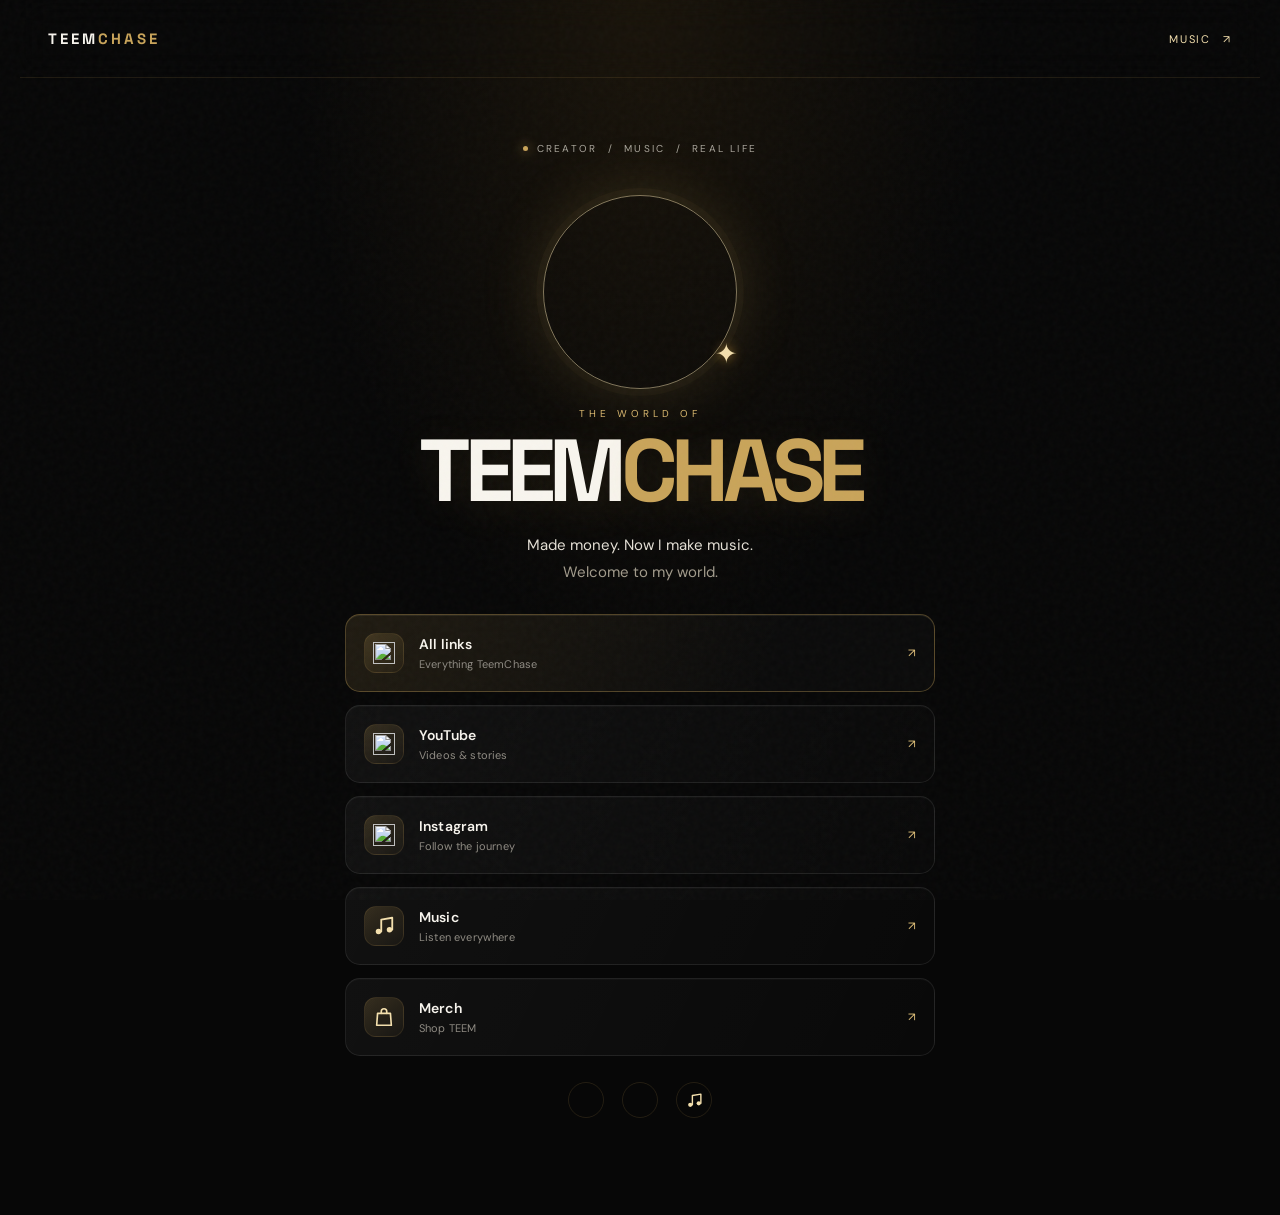
==== index.html @ f4d51384 "(fix): harden page interactions and visual details" ====
<!doctype html>
<html lang="en">
<head>
<meta charset="utf-8"><meta name="viewport" content="width=device-width, initial-scale=1">
<meta name="theme-color" content="#090909"><meta name="description" content="TeemChase — music, videos, and more.">
<title>TEEMCHASE — Official Links</title><link rel="preconnect" href="https://fonts.googleapis.com"><link rel="preconnect" href="https://fonts.gstatic.com" crossorigin>
<link href="https://fonts.googleapis.com/css2?family=DM+Sans:wght@400;500;600;700&family=Space+Grotesk:wght@500;600;700&display=swap" rel="stylesheet"><link rel="stylesheet" href="style.css">
</head>
<body>
<div class="grain"></div><header class="topbar"><a class="wordmark" href="index.html">TEEM<span>CHASE</span></a><a class="nav-link" href="music.html">MUSIC <span>↗</span></a></header>
<main class="home">
<div class="eyebrow"><i></i> CREATOR&nbsp; / &nbsp;MUSIC&nbsp; / &nbsp;REAL LIFE</div>
<section class="hero">
<div class="portrait-wrap"><div class="portrait-ring"></div><img id="teemchase-portrait" class="portrait" alt="TeemChase profile portrait" loading="eager"><span class="portrait-star">✦</span></div>
<p class="kicker">THE WORLD OF</p><h1>TEEM<span>CHASE</span></h1>
<p class="intro">Made money. Now I make music.<br><span>Welcome to my world.</span></p>
<div class="links">
<a class="link-card featured" href="https://linktr.ee/teemchase" target="_blank" rel="noopener"><span class="link-icon"><img src="https://cdn.simpleicons.org/linktree/43E660" alt="" aria-hidden="true" loading="lazy"></span><span><b>All links</b><small>Everything TeemChase</small></span><span class="arrow">↗</span></a>
<a class="link-card" href="https://www.youtube.com/@teemchase" target="_blank" rel="noopener"><span class="link-icon"><img src="https://cdn.simpleicons.org/youtube/FF0033" alt="" aria-hidden="true" loading="lazy"></span><span><b>YouTube</b><small>Videos & stories</small></span><span class="arrow">↗</span></a>
<a class="link-card" href="https://www.instagram.com/teemchase/" target="_blank" rel="noopener"><span class="link-icon"><img src="https://cdn.simpleicons.org/instagram/E4405F" alt="" aria-hidden="true" loading="lazy"></span><span><b>Instagram</b><small>Follow the journey</small></span><span class="arrow">↗</span></a>
<a class="link-card" href="music.html"><span class="link-icon"><svg viewBox="0 0 24 24" aria-hidden="true"><path d="M9 18V5l12-2v13" fill="none" stroke="currentColor" stroke-width="2" stroke-linecap="round" stroke-linejoin="round"/><circle cx="6" cy="18" r="3" fill="currentColor"/><circle cx="18" cy="16" r="3" fill="currentColor"/></svg></span><span><b>Music</b><small>Listen everywhere</small></span><span class="arrow">↗</span></a>
<a class="link-card" href="https://theteems.com" target="_blank" rel="noopener"><span class="link-icon"><svg viewBox="0 0 24 24" aria-hidden="true"><path d="M5 8h14l1 13H4L5 8Z" fill="none" stroke="currentColor" stroke-width="1.8" stroke-linejoin="round"/><path d="M9 8V6a3 3 0 0 1 6 0v2" fill="none" stroke="currentColor" stroke-width="1.8" stroke-linecap="round"/></svg></span><span><b>Merch</b><small>Shop TEEM</small></span><span class="arrow">↗</span></a>
</div>
<div class="social-row"><a href="https://www.instagram.com/teemchase/" aria-label="Instagram"><img src="https://cdn.simpleicons.org/instagram/E4405F" alt="" aria-hidden="true" loading="lazy"></a><a href="https://www.youtube.com/@teemchase" aria-label="YouTube"><img src="https://cdn.simpleicons.org/youtube/FF0033" alt="" aria-hidden="true" loading="lazy"></a><a href="music.html" aria-label="Music"><svg viewBox="0 0 24 24" aria-hidden="true"><path d="M9 18V5l12-2v13" fill="none" stroke="currentColor" stroke-width="2" stroke-linecap="round" stroke-linejoin="round"/><circle cx="6" cy="18" r="3" fill="currentColor"/><circle cx="18" cy="16" r="3" fill="currentColor"/></svg></a></div>
</section><footer><span>© TEEMCHASE</span><span>BUILT FOR THE NEXT CHAPTER <b>✦</b></span></footer></main>
<script src="portrait.js" defer></script><script>
(() => {
  const setPortrait = () => {
    const image = document.getElementById('teemchase-portrait');
    if (!image) return;
    if (typeof teemChasePortrait === 'string' && teemChasePortrait.startsWith('data:image/')) {
      image.src = teemChasePortrait;
      image.addEventListener('error', () => { image.hidden = true; }, { once: true });
    } else {
      image.hidden = true;
    }
  };
  if (document.readyState === 'loading') {
    document.addEventListener('DOMContentLoaded', setPortrait, { once: true });
  } else {
    setPortrait();
  }
})();
</script><script src="reveal.js" defer></script></body></html>
---- style.css ----
:root{--gold:#d8ad52;--gold2:#f2d58d;--bg:#090909;--panel:#121212;--muted:#92908a;--line:rgba(216,173,82,.19)}*{box-sizing:border-box}html{scroll-behavior:smooth}body{margin:0;background:var(--bg);color:#f8f5ee;font-family:'DM Sans',sans-serif;min-height:100vh;overflow-x:hidden}.grain{position:fixed;inset:0;pointer-events:none;opacity:.045;z-index:3;background-image:url("data:image/svg+xml,%3Csvg viewBox='0 0 180 180' xmlns='http://www.w3.org/2000/svg'%3E%3Cfilter id='n'%3E%3CfeTurbulence type='fractalNoise' baseFrequency='.9' numOctaves='3' stitchTiles='stitch'/%3E%3C/filter%3E%3Crect width='100%25' height='100%25' filter='url(%23n)' opacity='.65'/%3E%3C/svg%3E")}.topbar{height:78px;max-width:1120px;margin:auto;padding:0 28px;display:flex;align-items:center;justify-content:space-between;border-bottom:1px solid rgba(255,255,255,.06)}.wordmark{font:700 15px 'Space Grotesk';letter-spacing:.14em;color:#f7f4ed;text-decoration:none}.wordmark span,h1 span{color:var(--gold)}.nav-link{color:var(--gold2);font-size:11px;letter-spacing:.15em;text-decoration:none}.nav-link span{margin-left:8px}.home{max-width:1120px;margin:auto;padding:40px 28px 22px}.eyebrow{display:flex;align-items:center;justify-content:center;gap:9px;font-size:10px;letter-spacing:.22em;color:#aaa69c}.eyebrow i{width:5px;height:5px;background:var(--gold);border-radius:50%;box-shadow:0 0 12px var(--gold)}.hero{max-width:520px;margin:32px auto 0;text-align:center}.portrait-wrap{position:relative;width:142px;height:142px;margin:0 auto 24px}.portrait-ring{position:absolute;inset:-7px;border:1px solid var(--gold);border-radius:50%;box-shadow:0 0 34px rgba(216,173,82,.13)}.portrait{width:100%;height:100%;object-fit:cover;border-radius:50%;border:3px solid #0c0c0c;background:radial-gradient(circle,#d6ae57,#20180b)}.portrait-star{position:absolute;right:-13px;bottom:6px;color:var(--gold2);font-size:24px;text-shadow:0 0 12px #a5792d}.kicker{color:var(--gold);font-size:10px;letter-spacing:.35em;margin:0 0 8px}h1{font:700 clamp(40px,8vw,66px)/.98 'Space Grotesk';letter-spacing:-.055em;margin:0}.intro{font-size:14px;line-height:1.8;color:#e5e0d6;margin:18px 0 28px}.intro span{color:var(--muted)}.links{display:grid;gap:10px}.link-card{display:flex;align-items:center;gap:15px;text-align:left;min-height:72px;padding:13px 17px;border:1px solid rgba(255,255,255,.075);border-radius:12px;background:linear-gradient(110deg,#151515,#101010);color:#f7f4ed;text-decoration:none;transition:transform .2s,border-color .2s,background .2s}.link-card:hover{transform:translateY(-2px);border-color:rgba(216,173,82,.55);background:#19160f}.link-card.featured{border-color:rgba(216,173,82,.42);background:linear-gradient(110deg,rgba(216,173,82,.12),#121212 72%)}.link-icon{width:38px;height:38px;display:grid;place-items:center;border-radius:9px;background:rgba(216,173,82,.11);color:var(--gold2);font-size:19px}.link-card b{display:block;font-size:13px;font-weight:600}.link-card small{display:block;color:#8f8b83;font-size:11px;margin-top:4px}.arrow{margin-left:auto;color:var(--gold);font-size:17px}.social-row{display:flex;justify-content:center;gap:18px;margin:26px 0 40px}.social-row a{color:#888;text-decoration:none;font-size:11px;letter-spacing:.1em}.social-row a:hover{color:var(--gold)}footer{display:flex;justify-content:space-between;border-top:1px solid rgba(255,255,255,.07);padding-top:20px;color:#68665f;font-size:9px;letter-spacing:.15em}footer b{color:var(--gold)}@media(min-width:760px){.home{padding-top:55px}.hero{margin-top:40px}.portrait-wrap{width:156px;height:156px}}@media(max-width:480px){.topbar{height:66px;padding:0 20px}.home{padding:30px 20px 18px}.hero{margin-top:26px}.portrait-wrap{width:126px;height:126px}footer{font-size:8px;letter-spacing:.08em}}
.release-card{margin:26px 0 22px;text-align:left;border:1px solid rgba(216,173,82,.28);border-radius:15px;overflow:hidden;background:linear-gradient(135deg,#17140e,#101010 70%);box-shadow:0 16px 50px rgba(0,0,0,.28)}.release-art{position:relative;aspect-ratio:1.55;display:flex;align-items:center;justify-content:center;overflow:hidden;background:radial-gradient(ellipse at 50% 46%,#b58b38 0%,#5b431a 25%,#19150d 58%,#090909 100%)}.release-art:before,.release-art:after{content:'';position:absolute;border:1px solid rgba(242,213,141,.2);border-radius:50%;width:74%;aspect-ratio:1;transform:rotate(-20deg) scaleY(.5)}.release-art:after{width:110%;border-color:rgba(242,213,141,.1)}.art-glow{position:absolute;width:45%;aspect-ratio:1;border-radius:50%;background:#e4b64e;filter:blur(65px);opacity:.3}.art-copy{position:relative;z-index:1;display:flex;flex-direction:column;align-items:center;gap:8px;text-shadow:0 3px 20px #000}.art-copy small{font-size:10px;letter-spacing:.35em;color:#f2d58d}.art-copy strong{font:700 clamp(40px,10vw,70px)/.9 'Space Grotesk';letter-spacing:-.07em;color:#fff4d4}.art-copy span{font-size:9px;letter-spacing:.3em;color:#d8ad52}.art-spark{position:absolute;right:12%;top:16%;font-size:25px;color:#f2d58d}.release-meta{display:flex;align-items:center;justify-content:space-between;padding:18px 19px}.release-label{font-size:9px;letter-spacing:.2em;color:var(--gold)}.release-meta h2{font:700 23px 'Space Grotesk';margin:5px 0}.release-meta p{font-size:11px;color:#8f8b83;margin:0}.release-mark{font:600 10px 'Space Grotesk';color:#68645b;letter-spacing:.12em}@media(min-width:760px){.release-card{margin-top:32px}}
/* Scroll-triggered reveals: progressive enhancement, with reduced-motion support. */
html{scroll-behavior:smooth;scroll-padding-top:24px}
.reveal-enabled .reveal{opacity:0;transform:translate3d(0,22px,0);transition:opacity .72s cubic-bezier(.2,.7,.2,1),transform .72s cubic-bezier(.2,.7,.2,1);transition-delay:var(--reveal-delay,0ms);will-change:opacity,transform}
.reveal-enabled .reveal.is-visible{opacity:1;transform:translate3d(0,0,0)}
@media(prefers-reduced-motion:reduce){html{scroll-behavior:auto}.reveal-enabled .reveal{opacity:1;transform:none;transition:none;will-change:auto}}

/* CINEMATIC GOLD ART DIRECTION */
:root{--gold:#c9a45a;--gold2:#f3dfad;--bg:#070707;--panel:#10100f;--muted:#a29b8c;--line:rgba(201,164,90,.22)}
body{background:radial-gradient(ellipse at 50% 0%,rgba(147,104,32,.13),transparent 38%),#070707}
.topbar{max-width:1240px;border-bottom-color:rgba(201,164,90,.12);backdrop-filter:blur(16px)}
.wordmark{letter-spacing:.2em}.wordmark span{color:#c9a45a}
.home{max-width:1240px}.hero{max-width:590px}
.hero h1{font-size:clamp(48px,10vw,88px);letter-spacing:-.075em;text-shadow:0 8px 40px rgba(201,164,90,.12)}
.portrait-wrap{width:158px;height:158px;margin-bottom:30px}
.portrait-ring{inset:-12px;border:1px solid rgba(243,223,173,.5);box-shadow:0 0 0 7px rgba(201,164,90,.035),0 0 65px rgba(201,164,90,.18);animation:ring-breathe 5s ease-in-out infinite}
.portrait{border:2px solid #17130b;box-shadow:0 12px 55px #000}
.portrait-star{font-size:27px;color:#f3dfad}
@keyframes ring-breathe{0%,100%{box-shadow:0 0 0 7px rgba(201,164,90,.035),0 0 45px rgba(201,164,90,.13)}50%{box-shadow:0 0 0 11px rgba(201,164,90,.055),0 0 70px rgba(201,164,90,.23)}}
.kicker{color:#d9b76e;letter-spacing:.4em}.intro{font-size:15px}
.links{gap:12px}
.link-card{position:relative;min-height:78px;padding:15px 18px;border-radius:15px;background:linear-gradient(115deg,rgba(255,255,255,.045),rgba(255,255,255,.012));border:1px solid rgba(255,255,255,.085);box-shadow:inset 0 1px rgba(255,255,255,.025);overflow:hidden;transition:transform .35s cubic-bezier(.2,.8,.2,1),border-color .35s,box-shadow .35s,background .35s}
.link-card:before{content:'';position:absolute;inset:0;transform:translateX(-110%);background:linear-gradient(105deg,transparent,rgba(243,223,173,.075),transparent);transition:transform .65s}
.link-card:hover{transform:translateY(-4px) scale(1.006);border-color:rgba(201,164,90,.5);box-shadow:0 12px 35px rgba(0,0,0,.35),0 0 25px rgba(201,164,90,.055);background:linear-gradient(115deg,rgba(201,164,90,.09),rgba(255,255,255,.018))}
.link-card:hover:before{transform:translateX(110%)}
.link-card.featured{border-color:rgba(201,164,90,.35);background:linear-gradient(110deg,rgba(201,164,90,.13),rgba(255,255,255,.018) 72%);box-shadow:inset 0 1px rgba(243,223,173,.08)}
.link-icon{flex:0 0 40px;width:40px;height:40px;border-radius:12px;color:#f3dfad;background:linear-gradient(145deg,rgba(201,164,90,.2),rgba(201,164,90,.045));border:1px solid rgba(201,164,90,.12)}
.link-card b{font-size:14px;letter-spacing:.01em}.link-card small{font-size:11px;letter-spacing:.015em}
.arrow{font-size:12px;letter-spacing:.03em;color:#e1c17a;white-space:nowrap}
.social-row a{display:grid;place-items:center;width:36px;height:36px;border:1px solid rgba(201,164,90,.15);border-radius:50%;color:#c5b99d;transition:all .25s}
.social-row a:hover{border-color:#c9a45a;color:#f3dfad;transform:translateY(-3px);box-shadow:0 5px 20px rgba(201,164,90,.12)}
footer{border-top-color:rgba(201,164,90,.12);padding-top:22px}
.release-card{border-radius:20px;border-color:rgba(201,164,90,.3);box-shadow:0 24px 75px rgba(0,0,0,.45),0 0 35px rgba(201,164,90,.045);transition:transform .45s,border-color .45s}
.release-card:hover{transform:translateY(-3px);border-color:rgba(243,223,173,.48)}
.release-art{aspect-ratio:1.12;background:radial-gradient(ellipse at 50% 43%,#d4ad58 0%,#72521e 22%,#30220e 46%,#0a0907 78%)}
.release-art:before,.release-art:after{width:90%;border-color:rgba(243,223,173,.22);transform:rotate(-28deg) scaleY(.54)}
.release-art:after{width:135%;border-color:rgba(243,223,173,.1)}
.art-glow{width:55%;filter:blur(80px);opacity:.4}
.art-copy strong{font-size:clamp(52px,13vw,92px);letter-spacing:-.09em}
.release-meta{padding:21px 22px;background:linear-gradient(110deg,rgba(201,164,90,.04),transparent)}
@media(min-width:760px){.home{padding-top:64px}.hero{margin-top:52px}.portrait-wrap{width:170px;height:170px}.links{gap:13px}}
@media(max-width:480px){.home{padding:28px 18px 18px}.portrait-wrap{width:132px;height:132px}.link-card{min-height:74px;padding:13px 14px}.hero h1{font-size:clamp(45px,12vw,65px)}footer{gap:12px}}
@media(prefers-reduced-motion:reduce){.portrait-ring{animation:none}.link-card,.social-row a,.release-card{transition:none}}


/* Recognisable brand marks and matching utility icons */
.link-icon img,.link-icon svg{display:block;width:22px;height:22px;object-fit:contain;flex:0 0 22px}
.link-icon svg{color:var(--gold2)}
.social-row img,.social-row svg{display:block;width:17px;height:17px;object-fit:contain}
.social-row svg{color:var(--gold2)}
.social-row a{overflow:hidden}
@media(prefers-reduced-motion:reduce){.social-row a{transform:none}}


/* Use the official GREEN single artwork in the release card */
.release-art{position:relative;aspect-ratio:1.12;background:#fff;isolation:isolate}
.release-art:before,.release-art:after{display:none}
.release-art .art-glow,.release-art .art-copy,.release-art .art-spark{display:none}
.release-cover{position:absolute;inset:0;display:block;width:100%;height:100%;object-fit:contain;object-position:center;background:#fff}

/* Platform icon sizing: preserve the Amazon Music note mark cleanly. */
.amazon-music-icon svg{width:22px;height:22px;display:block}
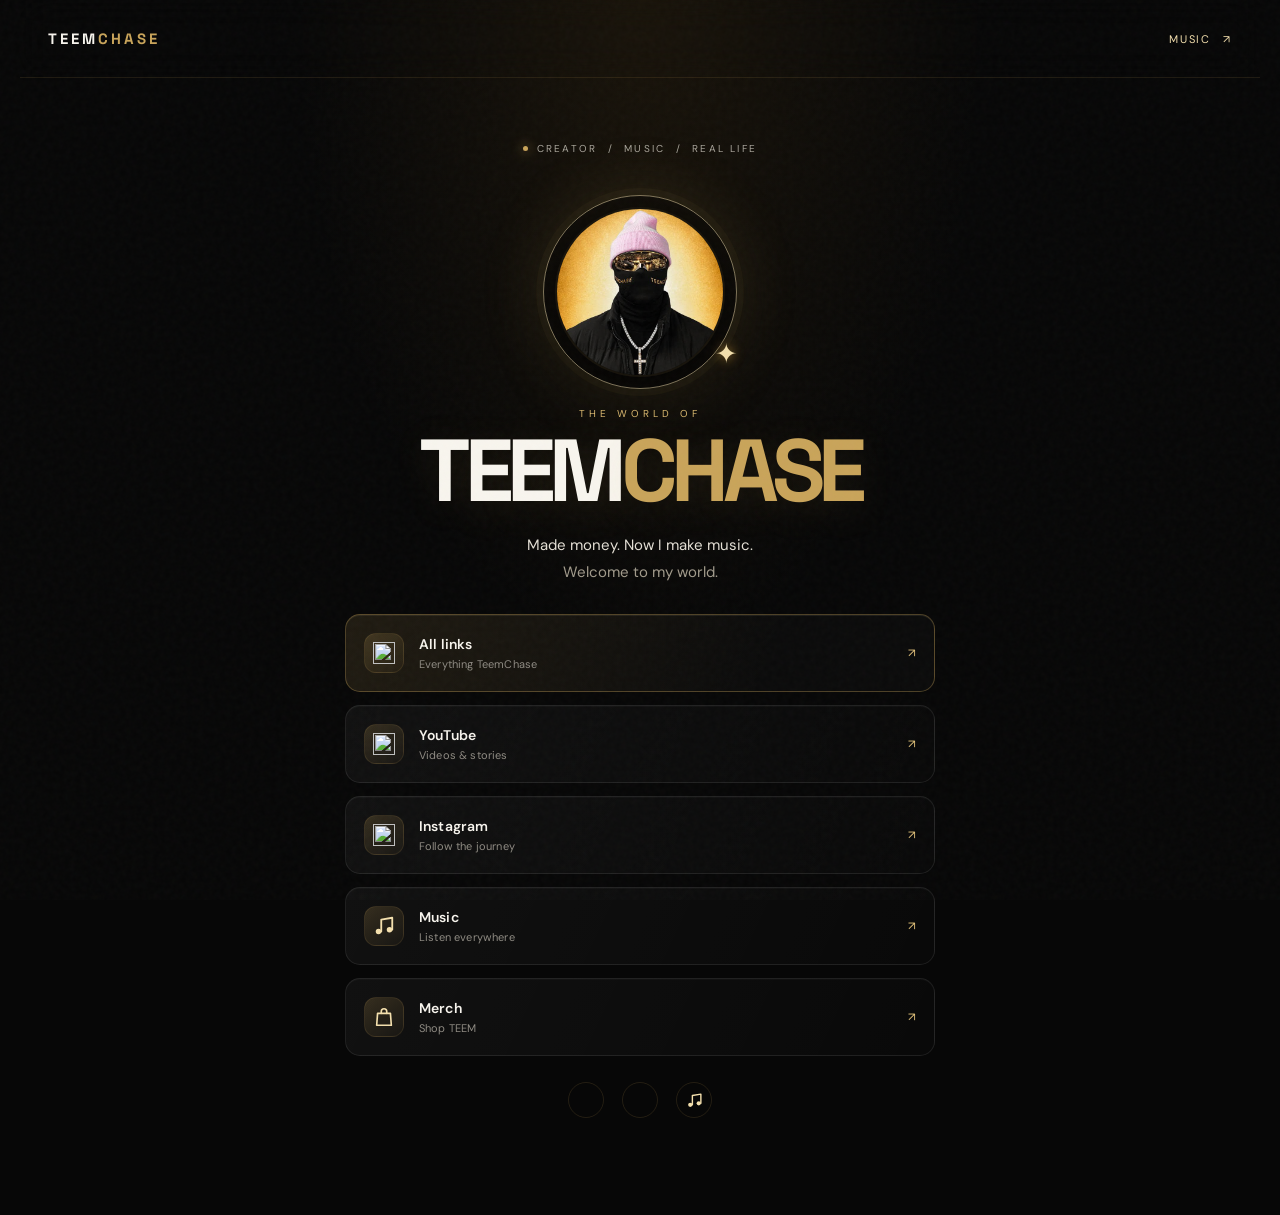
==== commit fb38d926: "(fix): load homepage artist portrait from assets" ====
--- a/index.html
+++ b/index.html
@@ -22,23 +22,10 @@
 <a class="link-card" href="https://theteems.com" target="_blank" rel="noopener"><span class="link-icon"><svg viewBox="0 0 24 24" aria-hidden="true"><path d="M5 8h14l1 13H4L5 8Z" fill="none" stroke="currentColor" stroke-width="1.8" stroke-linejoin="round"/><path d="M9 8V6a3 3 0 0 1 6 0v2" fill="none" stroke="currentColor" stroke-width="1.8" stroke-linecap="round"/></svg></span><span><b>Merch</b><small>Shop TEEM</small></span><span class="arrow">↗</span></a>
 </div>
 <div class="social-row"><a href="https://www.instagram.com/teemchase/" aria-label="Instagram"><img src="https://cdn.simpleicons.org/instagram/E4405F" alt="" aria-hidden="true" loading="lazy"></a><a href="https://www.youtube.com/@teemchase" aria-label="YouTube"><img src="https://cdn.simpleicons.org/youtube/FF0033" alt="" aria-hidden="true" loading="lazy"></a><a href="music.html" aria-label="Music"><svg viewBox="0 0 24 24" aria-hidden="true"><path d="M9 18V5l12-2v13" fill="none" stroke="currentColor" stroke-width="2" stroke-linecap="round" stroke-linejoin="round"/><circle cx="6" cy="18" r="3" fill="currentColor"/><circle cx="18" cy="16" r="3" fill="currentColor"/></svg></a></div>
-</section><footer><span>© TEEMCHASE</span><span>BUILT FOR THE NEXT CHAPTER <b>✦</b></span></footer></main>
-<script src="portrait.js" defer></script><script>
+</section><footer><span>© 2026 TEEMCHASE. All rights reserved.</span><span>BUILT FOR THE NEXT CHAPTER <b>✦</b></span></footer></main>
+<script>
 (() => {
-  const setPortrait = () => {
-    const image = document.getElementById('teemchase-portrait');
-    if (!image) return;
-    if (typeof teemChasePortrait === 'string' && teemChasePortrait.startsWith('data:image/')) {
-      image.src = teemChasePortrait;
-      image.addEventListener('error', () => { image.hidden = true; }, { once: true });
-    } else {
-      image.hidden = true;
-    }
-  };
-  if (document.readyState === 'loading') {
-    document.addEventListener('DOMContentLoaded', setPortrait, { once: true });
-  } else {
-    setPortrait();
-  }
+  const image = document.getElementById("teemchase-portrait");
+  if (image) image.src = "assets/IMG_d950a7dc-f48e-4e62-9afd-455d995df6e5.jpg";
 })();
 </script><script src="reveal.js" defer></script></body></html>
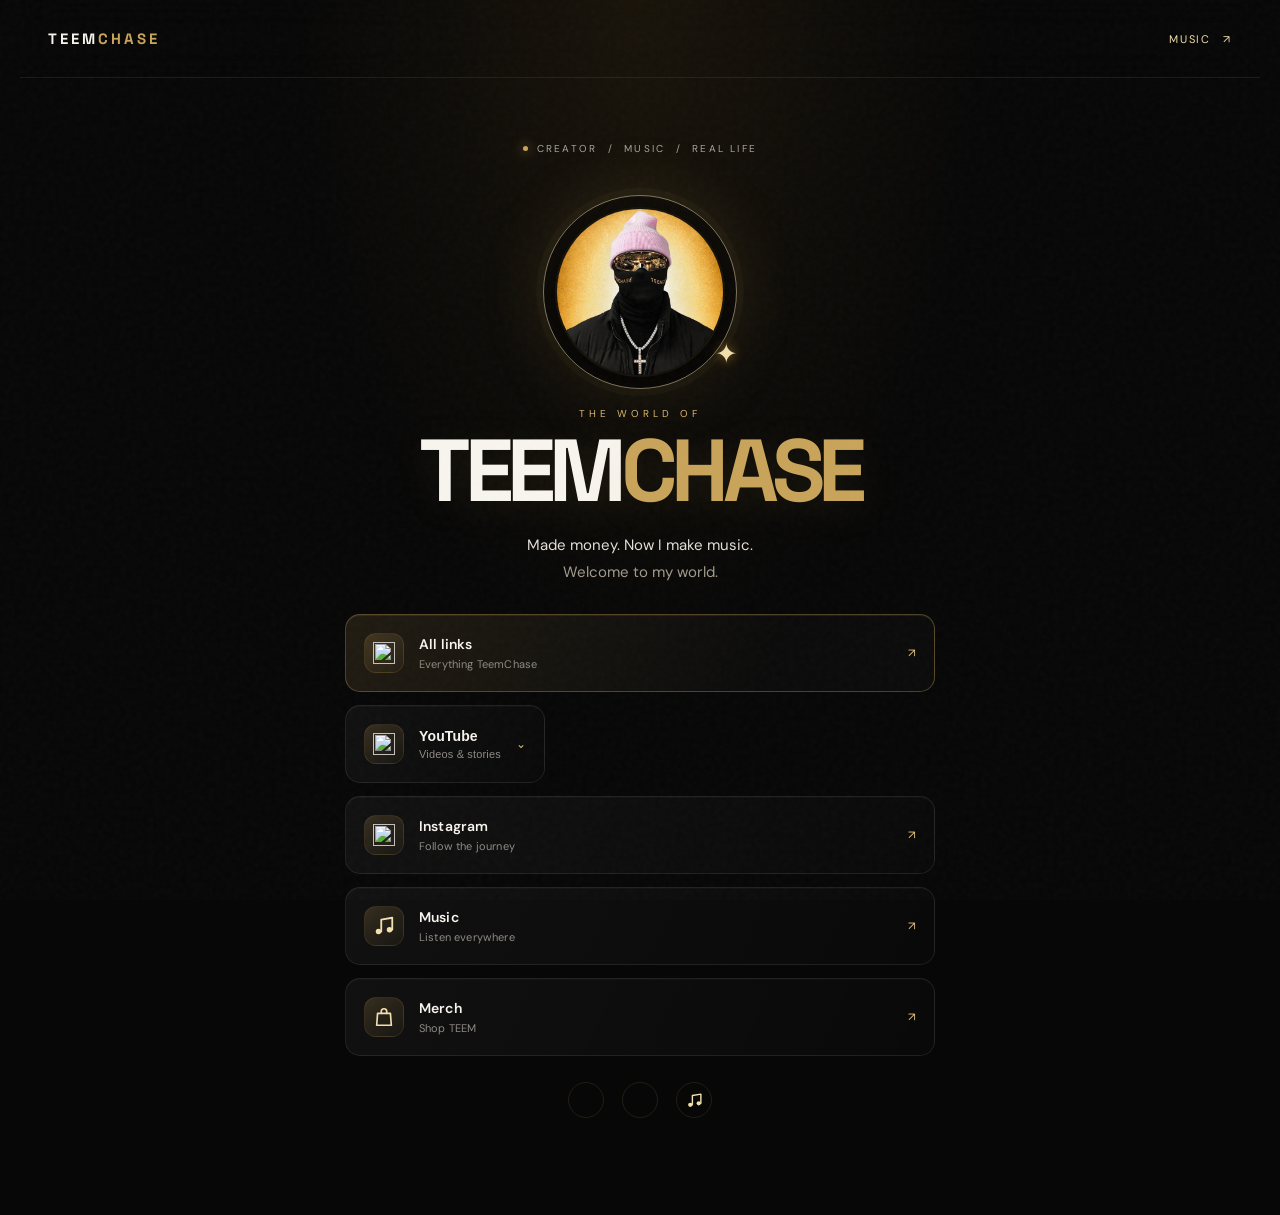
==== commit f98f84a5: "(feat): expand YouTube card with video and channel options" ====
--- a/index.html
+++ b/index.html
@@ -16,7 +16,7 @@
 <p class="intro">Made money. Now I make music.<br><span>Welcome to my world.</span></p>
 <div class="links">
 <a class="link-card featured" href="https://linktr.ee/teemchase" target="_blank" rel="noopener"><span class="link-icon"><img src="https://cdn.simpleicons.org/linktree/43E660" alt="" aria-hidden="true" loading="lazy"></span><span><b>All links</b><small>Everything TeemChase</small></span><span class="arrow">↗</span></a>
-<a class="link-card" href="https://www.youtube.com/@teemchase" target="_blank" rel="noopener"><span class="link-icon"><img src="https://cdn.simpleicons.org/youtube/FF0033" alt="" aria-hidden="true" loading="lazy"></span><span><b>YouTube</b><small>Videos & stories</small></span><span class="arrow">↗</span></a>
+<div class="youtube-chooser"><button class="link-card youtube-toggle" type="button" aria-expanded="false" aria-controls="youtube-options"><span class="link-icon"><img src="https://cdn.simpleicons.org/youtube/FF0033" alt="" aria-hidden="true" loading="lazy"></span><span><b>YouTube</b><small>Videos & stories</small></span><span class="arrow youtube-chevron">⌄</span></button><div class="youtube-options" id="youtube-options" hidden><a class="youtube-option latest-video" href="https://www.youtube.com/@teemchase/videos" target="_blank" rel="noopener"><span class="latest-thumb"><img src="https://img.youtube.com/vi/-S4DPQQhYMU/hqdefault.jpg" alt="Latest TeemChase video thumbnail" loading="lazy"></span><span class="youtube-option-copy"><b>Latest video</b><small>Watch the newest upload</small><span class="youtube-option-action">Watch on YouTube ↗</span></span></a><a class="youtube-channel-option" href="https://www.youtube.com/@teemchase" target="_blank" rel="noopener"><span><b>Visit channel</b><small>Browse all videos and Shorts</small></span><span class="arrow">↗</span></a></div></div>
 <a class="link-card" href="https://www.instagram.com/teemchase/" target="_blank" rel="noopener"><span class="link-icon"><img src="https://cdn.simpleicons.org/instagram/E4405F" alt="" aria-hidden="true" loading="lazy"></span><span><b>Instagram</b><small>Follow the journey</small></span><span class="arrow">↗</span></a>
 <a class="link-card" href="music.html"><span class="link-icon"><svg viewBox="0 0 24 24" aria-hidden="true"><path d="M9 18V5l12-2v13" fill="none" stroke="currentColor" stroke-width="2" stroke-linecap="round" stroke-linejoin="round"/><circle cx="6" cy="18" r="3" fill="currentColor"/><circle cx="18" cy="16" r="3" fill="currentColor"/></svg></span><span><b>Music</b><small>Listen everywhere</small></span><span class="arrow">↗</span></a>
 <a class="link-card" href="https://theteems.com" target="_blank" rel="noopener"><span class="link-icon"><svg viewBox="0 0 24 24" aria-hidden="true"><path d="M5 8h14l1 13H4L5 8Z" fill="none" stroke="currentColor" stroke-width="1.8" stroke-linejoin="round"/><path d="M9 8V6a3 3 0 0 1 6 0v2" fill="none" stroke="currentColor" stroke-width="1.8" stroke-linecap="round"/></svg></span><span><b>Merch</b><small>Shop TEEM</small></span><span class="arrow">↗</span></a>
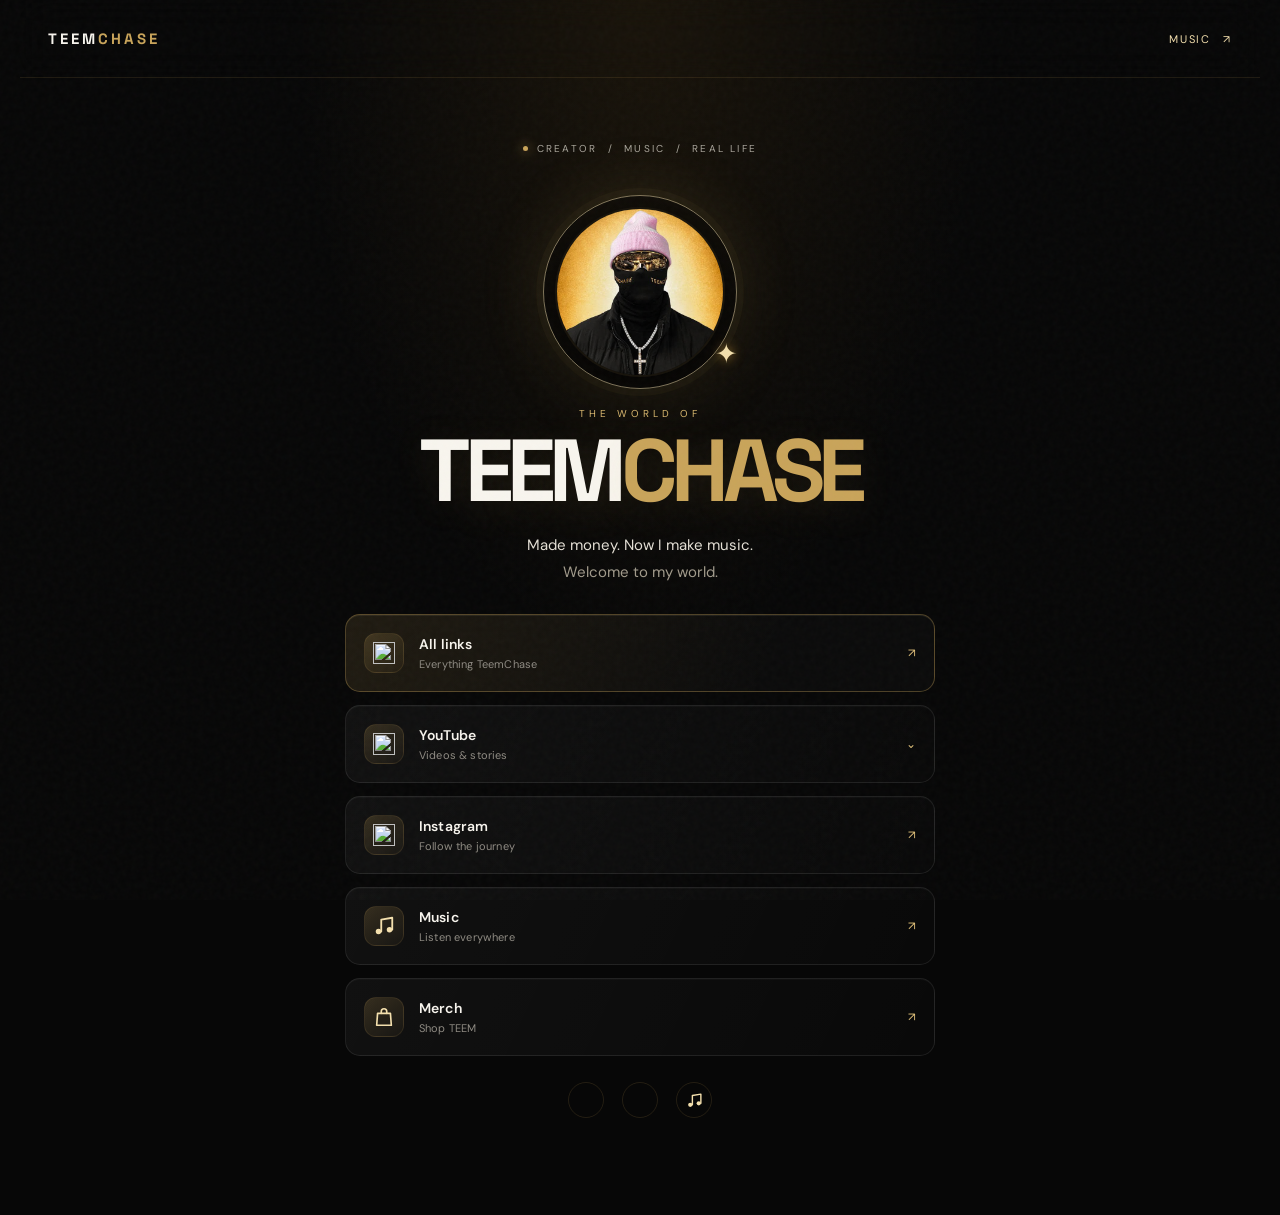
==== commit 4789307f: "(feat): toggle YouTube options inline" ====
--- a/index.html
+++ b/index.html
@@ -28,4 +28,16 @@
   const image = document.getElementById("teemchase-portrait");
   if (image) image.src = "assets/IMG_d950a7dc-f48e-4e62-9afd-455d995df6e5.jpg";
 })();
-</script><script src="reveal.js" defer></script></body></html>+</script><script>
+document.addEventListener("DOMContentLoaded", () => {
+  const toggle = document.querySelector(".youtube-toggle");
+  const options = document.getElementById("youtube-options");
+  if (!toggle || !options) return;
+  toggle.addEventListener("click", () => {
+    const expanded = toggle.getAttribute("aria-expanded") === "true";
+    toggle.setAttribute("aria-expanded", String(!expanded));
+    options.hidden = expanded;
+  });
+});
+</script>
+<script src="reveal.js" defer></script></body></html>
--- a/style.css
+++ b/style.css
@@ -61,3 +61,22 @@
 
 /* Platform icon sizing: preserve the Amazon Music note mark cleanly. */
 .amazon-music-icon svg{width:22px;height:22px;display:block}
+
+/* Expandable YouTube destinations */
+.youtube-chooser{display:grid;gap:0}
+.youtube-toggle{width:100%;font:inherit;cursor:pointer}
+.youtube-toggle .youtube-chevron{transition:transform .2s ease}
+.youtube-toggle[aria-expanded="true"] .youtube-chevron{transform:rotate(180deg)}
+.youtube-options{margin-top:8px;padding:10px;border:1px solid rgba(216,173,82,.22);border-radius:12px;background:linear-gradient(110deg,#15130f,#101010);display:grid;gap:10px}
+.youtube-options[hidden]{display:none}
+.youtube-option{display:flex;align-items:center;gap:13px;color:#f7f4ed;text-decoration:none;padding:8px;border-radius:9px}
+.youtube-option:hover,.youtube-channel-option:hover{background:rgba(216,173,82,.07)}
+.latest-thumb{width:104px;aspect-ratio:16/9;flex-shrink:0;overflow:hidden;border-radius:7px;background:#222}
+.latest-thumb img{width:100%;height:100%;object-fit:cover;display:block}
+.youtube-option-copy{display:grid;gap:4px;min-width:0}
+.youtube-option-copy b,.youtube-channel-option b{font-size:13px}
+.youtube-option-copy small,.youtube-channel-option small{font-size:11px;color:#92908a}
+.youtube-option-action{font-size:11px;color:var(--gold2);margin-top:3px}
+.youtube-channel-option{display:flex;align-items:center;justify-content:space-between;text-decoration:none;color:#f7f4ed;padding:11px 9px;border-top:1px solid rgba(255,255,255,.07)}
+.youtube-channel-option>span:first-child{display:grid;gap:4px}
+@media(max-width:480px){.latest-thumb{width:92px}}
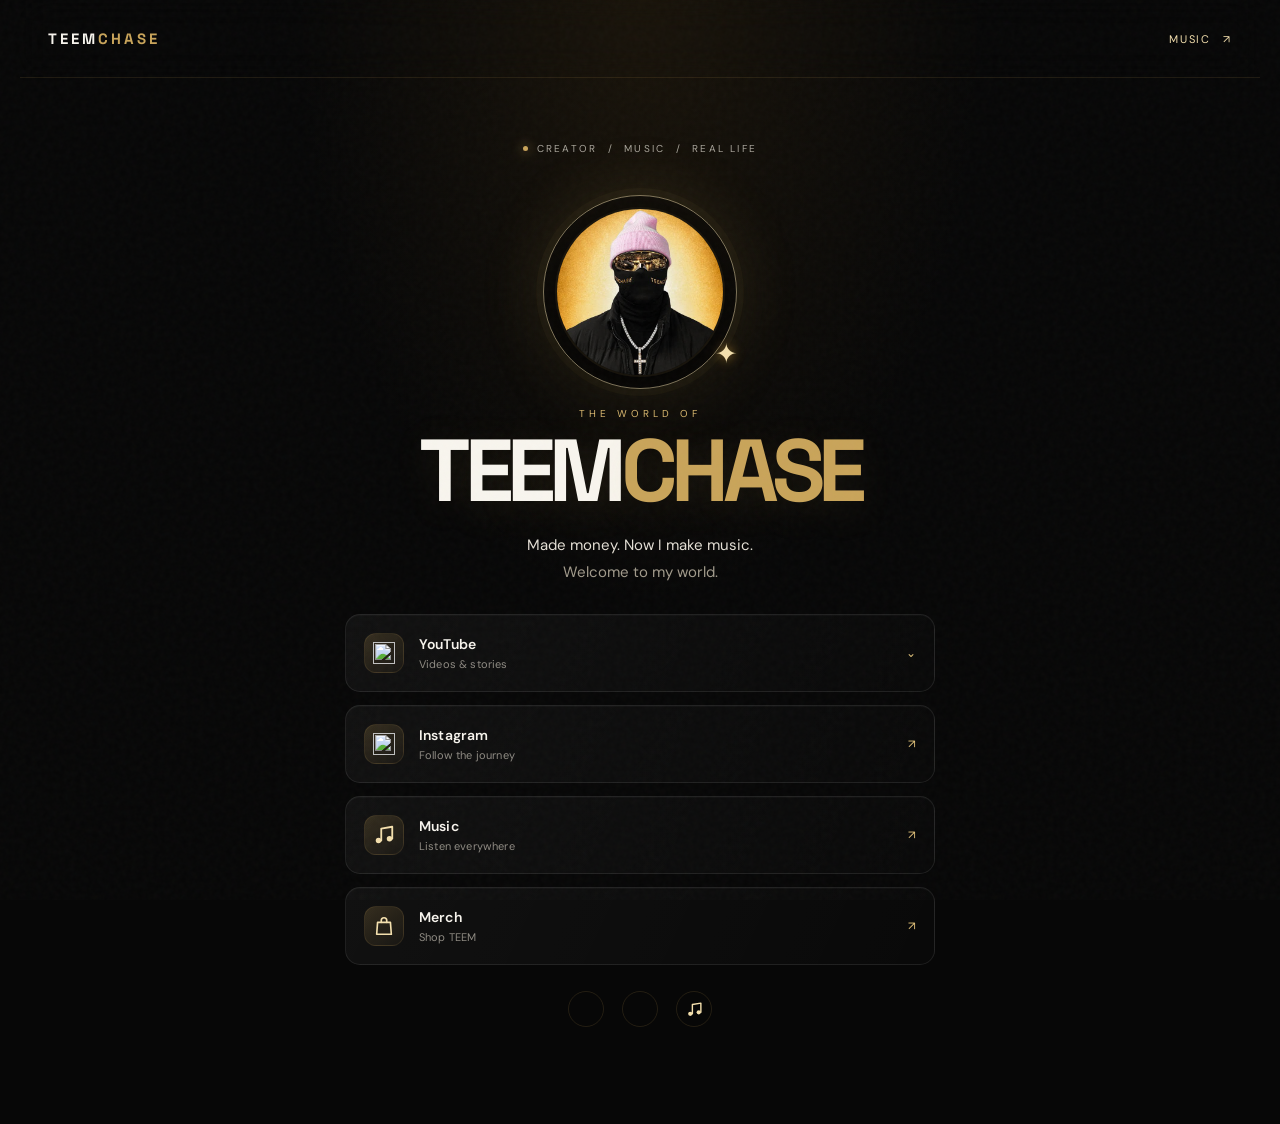
==== commit 1e8f5acc: "(remove): remove Linktree placeholder card" ====
--- a/index.html
+++ b/index.html
@@ -15,7 +15,7 @@
 <p class="kicker">THE WORLD OF</p><h1>TEEM<span>CHASE</span></h1>
 <p class="intro">Made money. Now I make music.<br><span>Welcome to my world.</span></p>
 <div class="links">
-<a class="link-card featured" href="https://linktr.ee/teemchase" target="_blank" rel="noopener"><span class="link-icon"><img src="https://cdn.simpleicons.org/linktree/43E660" alt="" aria-hidden="true" loading="lazy"></span><span><b>All links</b><small>Everything TeemChase</small></span><span class="arrow">↗</span></a>
+
 <div class="youtube-chooser"><button class="link-card youtube-toggle" type="button" aria-expanded="false" aria-controls="youtube-options"><span class="link-icon"><img src="https://cdn.simpleicons.org/youtube/FF0033" alt="" aria-hidden="true" loading="lazy"></span><span><b>YouTube</b><small>Videos & stories</small></span><span class="arrow youtube-chevron">⌄</span></button><div class="youtube-options" id="youtube-options" hidden><a class="youtube-option latest-video" href="https://www.youtube.com/@teemchase/videos" target="_blank" rel="noopener"><span class="latest-thumb"><img src="https://img.youtube.com/vi/-S4DPQQhYMU/hqdefault.jpg" alt="Latest TeemChase video thumbnail" loading="lazy"></span><span class="youtube-option-copy"><b>Latest video</b><small>Watch the newest upload</small><span class="youtube-option-action">Watch on YouTube ↗</span></span></a><a class="youtube-channel-option" href="https://www.youtube.com/@teemchase" target="_blank" rel="noopener"><span><b>Visit channel</b><small>Browse all videos and Shorts</small></span><span class="arrow">↗</span></a></div></div>
 <a class="link-card" href="https://www.instagram.com/teemchase/" target="_blank" rel="noopener"><span class="link-icon"><img src="https://cdn.simpleicons.org/instagram/E4405F" alt="" aria-hidden="true" loading="lazy"></span><span><b>Instagram</b><small>Follow the journey</small></span><span class="arrow">↗</span></a>
 <a class="link-card" href="music.html"><span class="link-icon"><svg viewBox="0 0 24 24" aria-hidden="true"><path d="M9 18V5l12-2v13" fill="none" stroke="currentColor" stroke-width="2" stroke-linecap="round" stroke-linejoin="round"/><circle cx="6" cy="18" r="3" fill="currentColor"/><circle cx="18" cy="16" r="3" fill="currentColor"/></svg></span><span><b>Music</b><small>Listen everywhere</small></span><span class="arrow">↗</span></a>
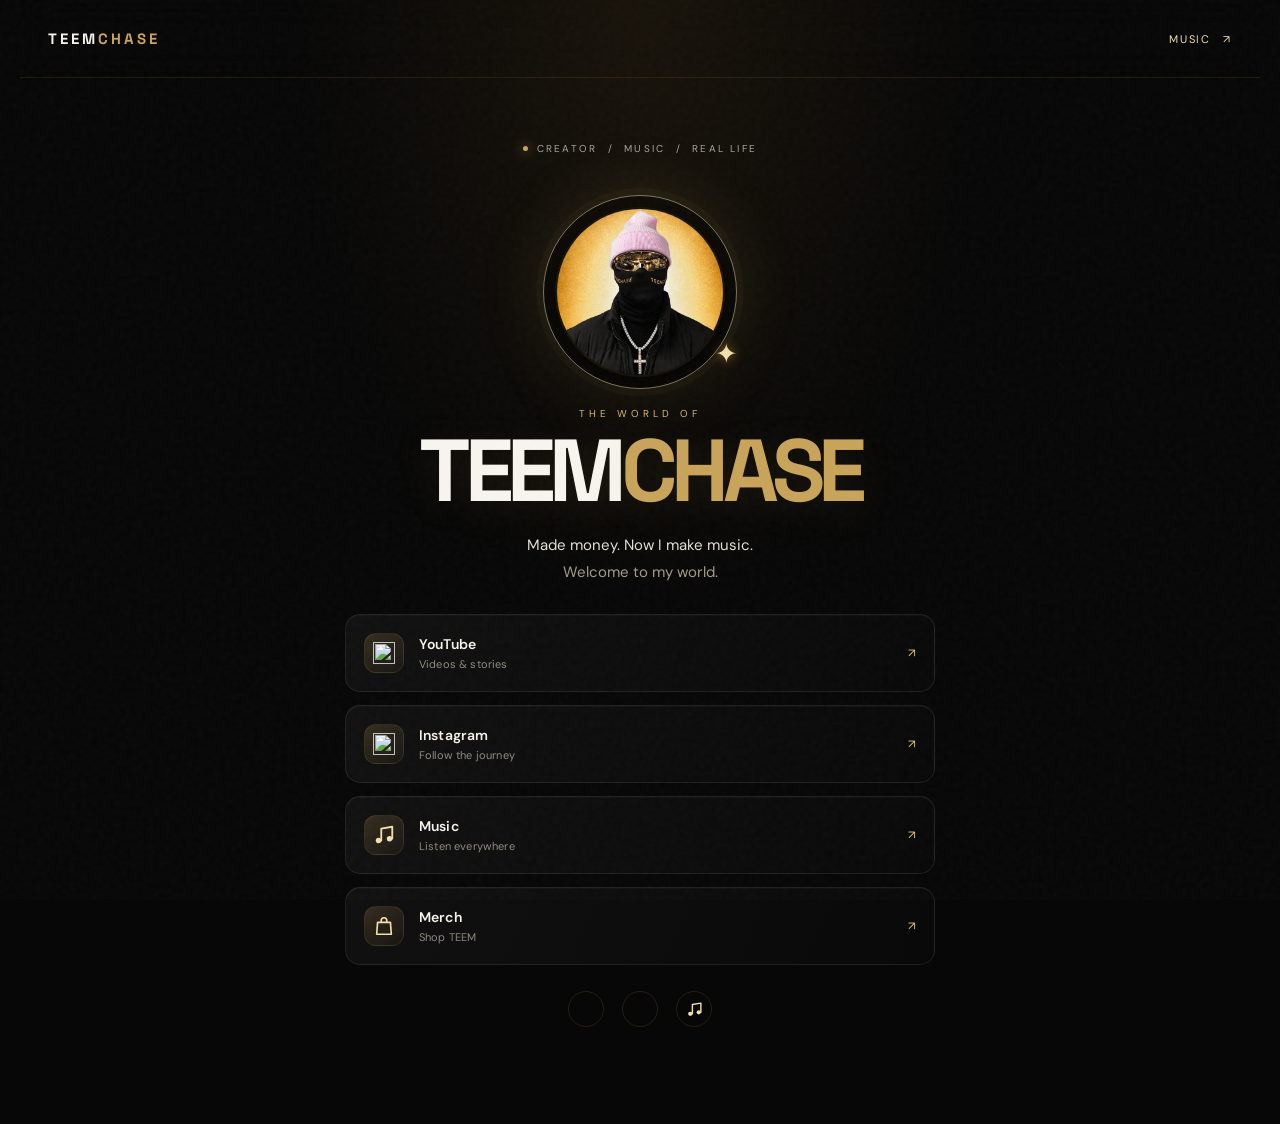
==== commit 0d0cbd22: "(fix): link YouTube card to dedicated page" ====
--- a/index.html
+++ b/index.html
@@ -16,7 +16,7 @@
 <p class="intro">Made money. Now I make music.<br><span>Welcome to my world.</span></p>
 <div class="links">
 
-<div class="youtube-chooser"><button class="link-card youtube-toggle" type="button" aria-expanded="false" aria-controls="youtube-options"><span class="link-icon"><img src="https://cdn.simpleicons.org/youtube/FF0033" alt="" aria-hidden="true" loading="lazy"></span><span><b>YouTube</b><small>Videos & stories</small></span><span class="arrow youtube-chevron">⌄</span></button><div class="youtube-options" id="youtube-options" hidden><a class="youtube-option latest-video" href="https://www.youtube.com/@teemchase/videos" target="_blank" rel="noopener"><span class="latest-thumb"><img src="https://img.youtube.com/vi/-S4DPQQhYMU/hqdefault.jpg" alt="Latest TeemChase video thumbnail" loading="lazy"></span><span class="youtube-option-copy"><b>Latest video</b><small>Watch the newest upload</small><span class="youtube-option-action">Watch on YouTube ↗</span></span></a><a class="youtube-channel-option" href="https://www.youtube.com/@teemchase" target="_blank" rel="noopener"><span><b>Visit channel</b><small>Browse all videos and Shorts</small></span><span class="arrow">↗</span></a></div></div>
+<a class="link-card" href="youtube.html"><span class="link-icon"><img src="https://cdn.simpleicons.org/youtube/FF0033" alt="" aria-hidden="true" loading="lazy"></span><span><b>YouTube</b><small>Videos & stories</small></span><span class="arrow">↗</span></a>
 <a class="link-card" href="https://www.instagram.com/teemchase/" target="_blank" rel="noopener"><span class="link-icon"><img src="https://cdn.simpleicons.org/instagram/E4405F" alt="" aria-hidden="true" loading="lazy"></span><span><b>Instagram</b><small>Follow the journey</small></span><span class="arrow">↗</span></a>
 <a class="link-card" href="music.html"><span class="link-icon"><svg viewBox="0 0 24 24" aria-hidden="true"><path d="M9 18V5l12-2v13" fill="none" stroke="currentColor" stroke-width="2" stroke-linecap="round" stroke-linejoin="round"/><circle cx="6" cy="18" r="3" fill="currentColor"/><circle cx="18" cy="16" r="3" fill="currentColor"/></svg></span><span><b>Music</b><small>Listen everywhere</small></span><span class="arrow">↗</span></a>
 <a class="link-card" href="https://theteems.com" target="_blank" rel="noopener"><span class="link-icon"><svg viewBox="0 0 24 24" aria-hidden="true"><path d="M5 8h14l1 13H4L5 8Z" fill="none" stroke="currentColor" stroke-width="1.8" stroke-linejoin="round"/><path d="M9 8V6a3 3 0 0 1 6 0v2" fill="none" stroke="currentColor" stroke-width="1.8" stroke-linecap="round"/></svg></span><span><b>Merch</b><small>Shop TEEM</small></span><span class="arrow">↗</span></a>
@@ -28,16 +28,5 @@
   const image = document.getElementById("teemchase-portrait");
   if (image) image.src = "assets/IMG_d950a7dc-f48e-4e62-9afd-455d995df6e5.jpg";
 })();
-</script><script>
-document.addEventListener("DOMContentLoaded", () => {
-  const toggle = document.querySelector(".youtube-toggle");
-  const options = document.getElementById("youtube-options");
-  if (!toggle || !options) return;
-  toggle.addEventListener("click", () => {
-    const expanded = toggle.getAttribute("aria-expanded") === "true";
-    toggle.setAttribute("aria-expanded", String(!expanded));
-    options.hidden = expanded;
-  });
-});
 </script>
 <script src="reveal.js" defer></script></body></html>
